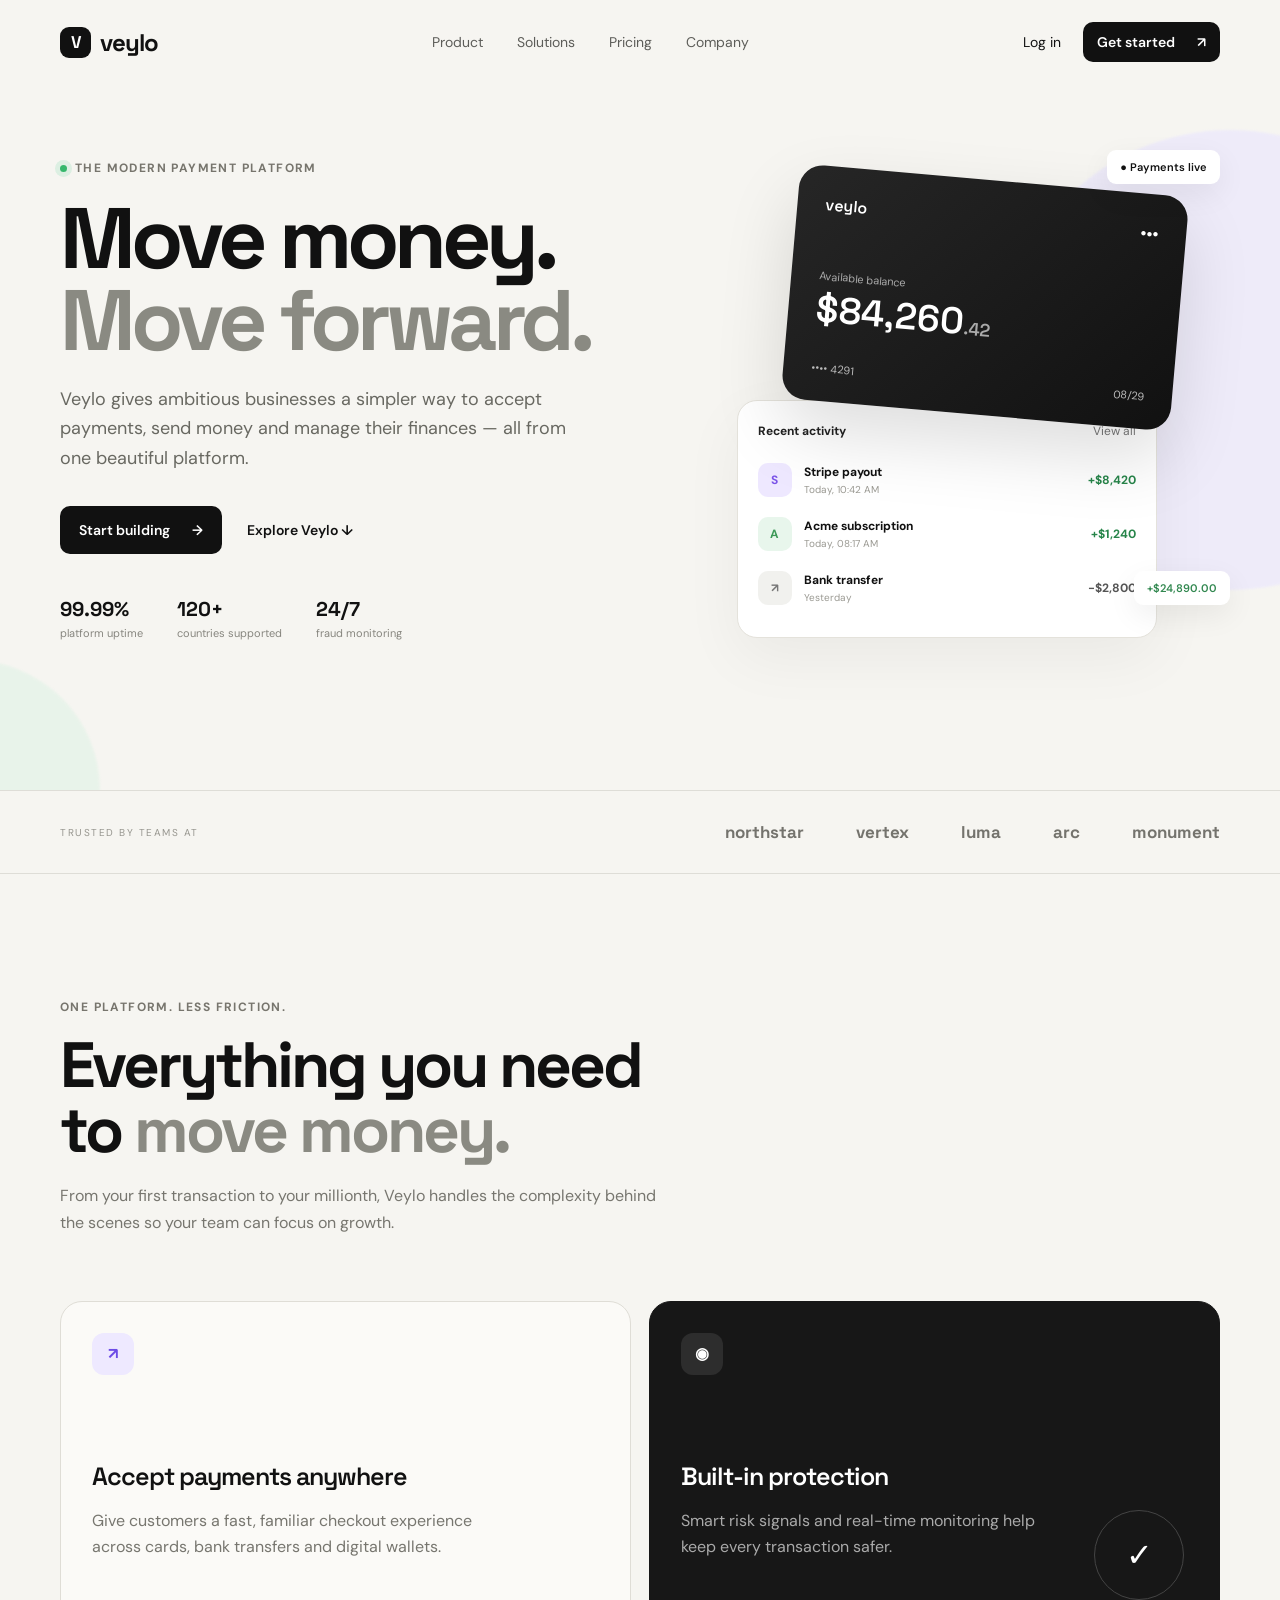
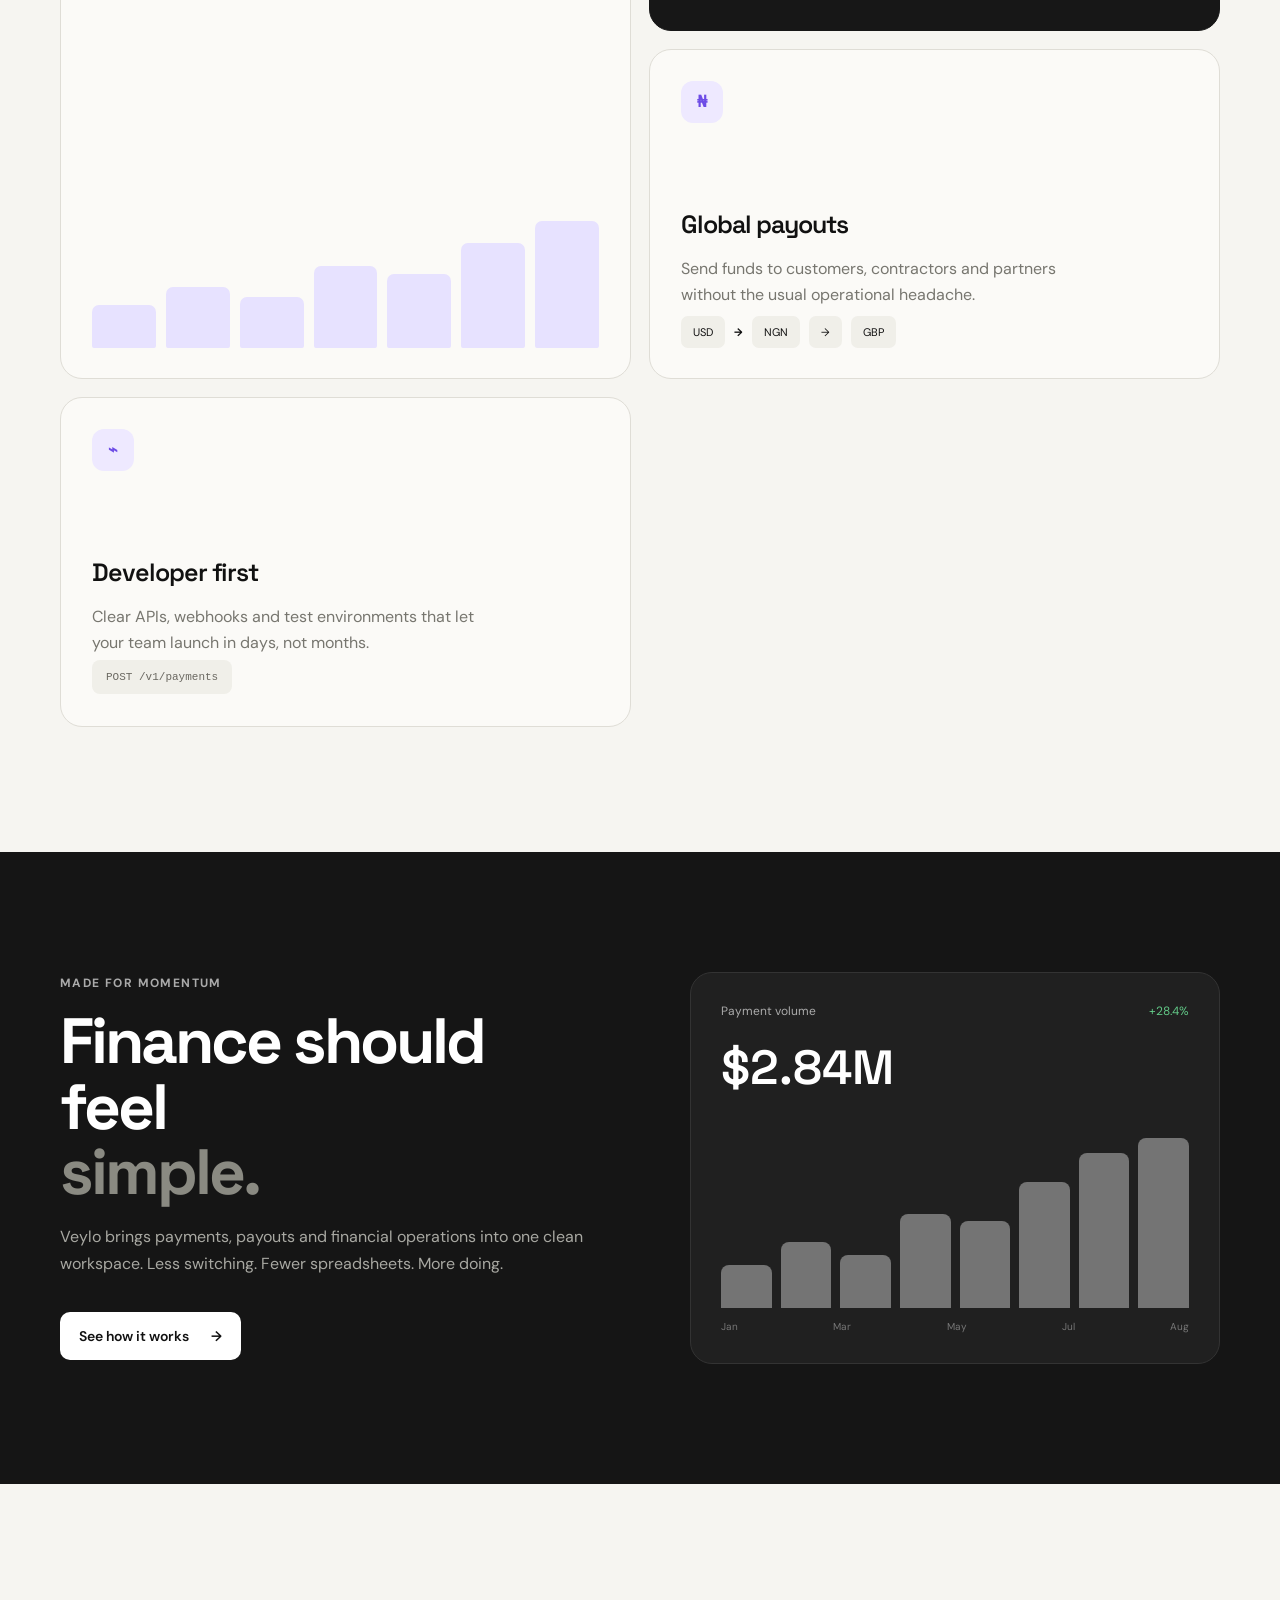
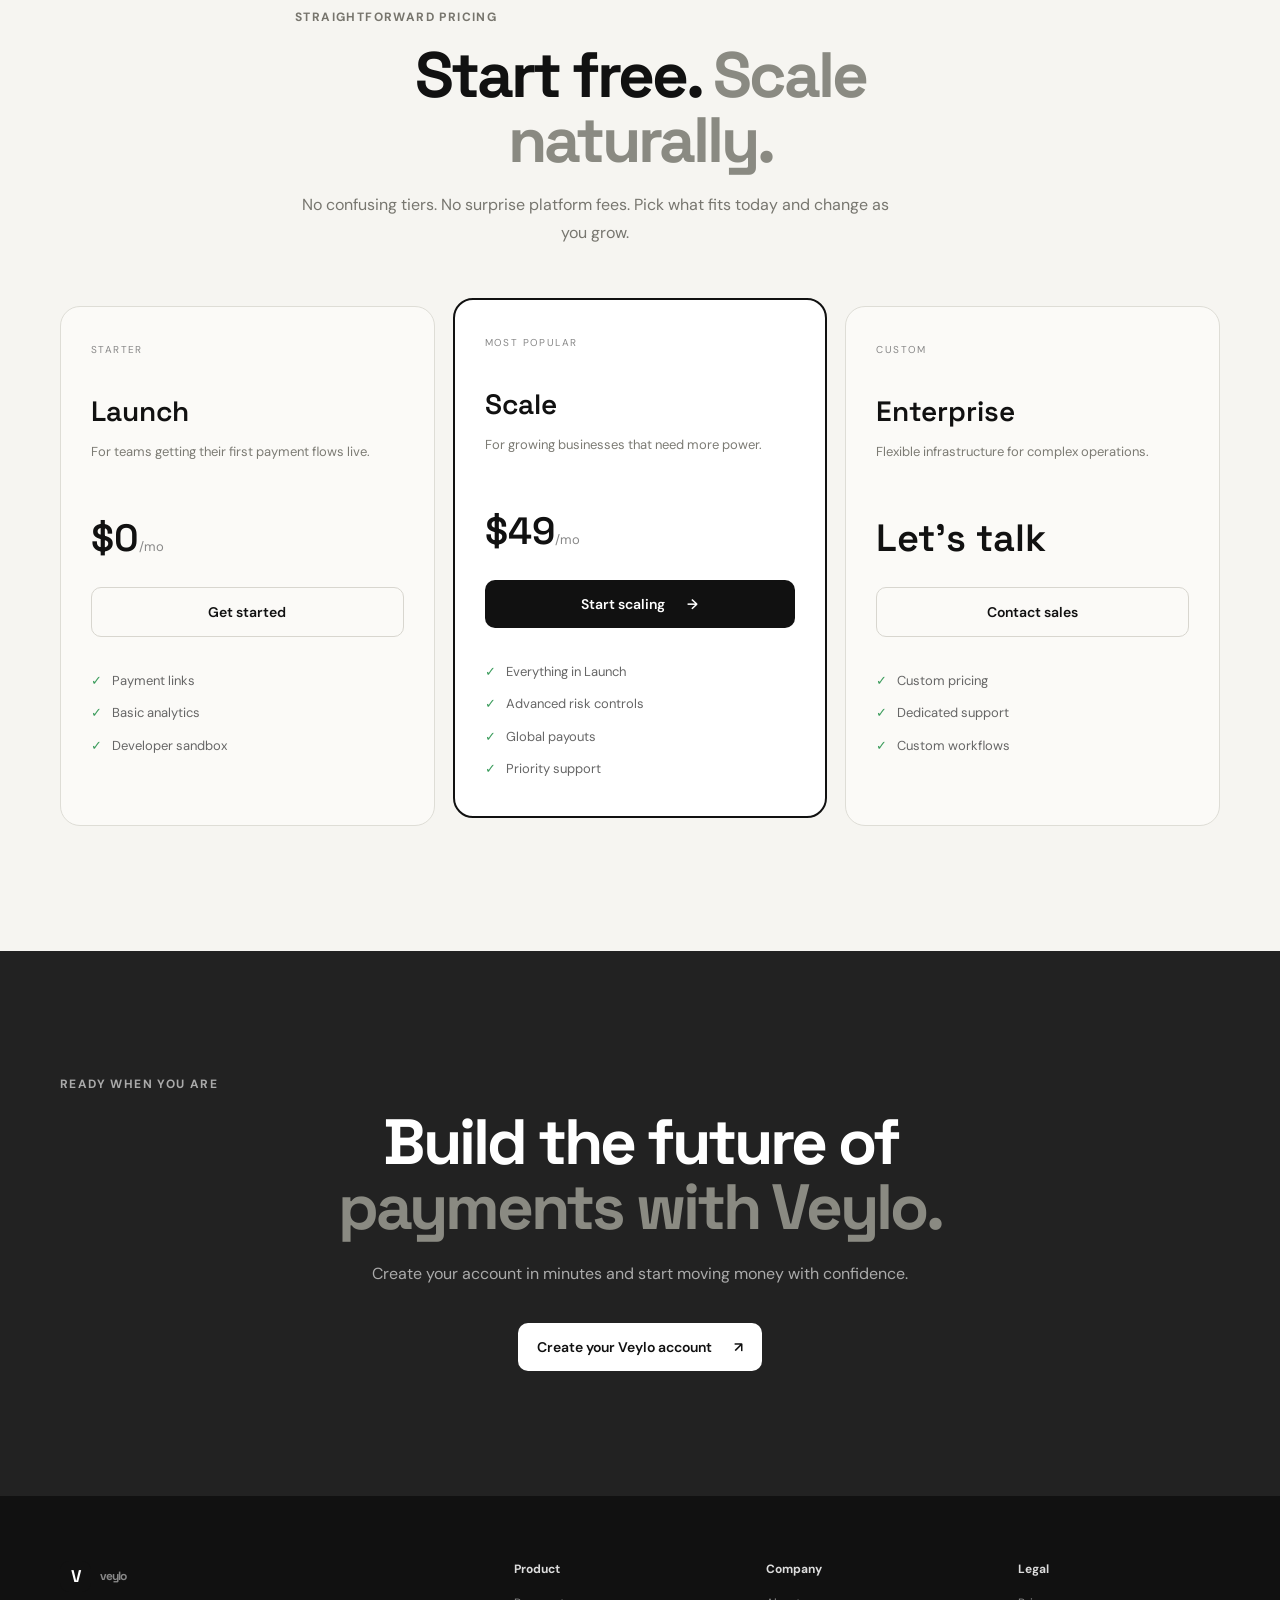
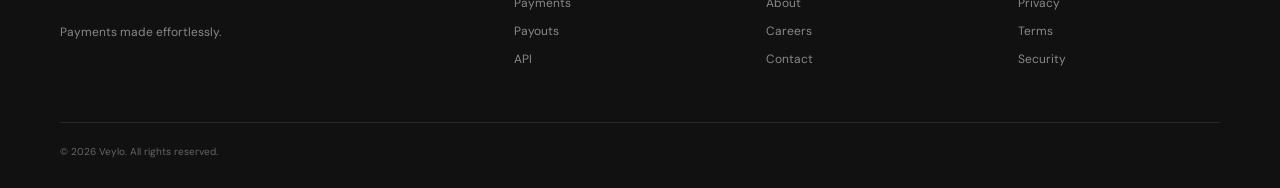
==== index.html @ 4648d7dc "Add files via upload" ====
<!doctype html>
<html lang="en">
<head>
  <meta charset="utf-8">
  <meta name="viewport" content="width=device-width, initial-scale=1">
  <meta name="description" content="Veylo — simple, fast and secure payments for modern businesses.">
  <title>Veylo — Payments made effortlessly</title>
  <link rel="preconnect" href="https://fonts.googleapis.com">
  <link rel="preconnect" href="https://fonts.gstatic.com" crossorigin>
  <link href="https://fonts.googleapis.com/css2?family=DM+Sans:wght@400;500;600;700&family=Space+Grotesk:wght@500;600;700&display=swap" rel="stylesheet">
  <link rel="stylesheet" href="styles.css">
</head>
<body>
  <header class="nav-wrap">
    <nav class="nav container">
      <a class="brand" href="#top" aria-label="Veylo home">
        <span class="brand-mark">V</span><span>veylo</span>
      </a>
      <div class="nav-links">
        <a href="#product">Product</a>
        <a href="#solutions">Solutions</a>
        <a href="#pricing">Pricing</a>
        <a href="#company">Company</a>
      </div>
      <div class="nav-actions">
        <a class="login" href="#">Log in</a>
        <a class="btn btn-dark small" href="#start">Get started <span>↗</span></a>
      </div>
      <button class="menu" aria-label="Open menu">☰</button>
    </nav>
  </header>

  <main id="top">
    <section class="hero">
      <div class="orb orb-a"></div>
      <div class="orb orb-b"></div>
      <div class="container hero-grid">
        <div class="hero-copy">
          <div class="eyebrow"><span class="pulse"></span> The modern payment platform</div>
          <h1>Move money.<br><em>Move forward.</em></h1>
          <p>Veylo gives ambitious businesses a simpler way to accept payments, send money and manage their finances — all from one beautiful platform.</p>
          <div class="hero-actions">
            <a class="btn btn-dark" href="#start">Start building <span>→</span></a>
            <a class="text-btn" href="#product">Explore Veylo <span>↓</span></a>
          </div>
          <div class="trust-row">
            <div><strong>99.99%</strong><span>platform uptime</span></div>
            <div><strong>120+</strong><span>countries supported</span></div>
            <div><strong>24/7</strong><span>fraud monitoring</span></div>
          </div>
        </div>

        <div class="hero-card-wrap">
          <div class="float-chip chip-one">● Payments live</div>
          <div class="float-chip chip-two">+$24,890.00</div>
          <div class="payment-card">
            <div class="card-top"><span>veylo</span><span>•••</span></div>
            <div class="balance-label">Available balance</div>
            <div class="balance">$84,260<span>.42</span></div>
            <div class="card-bottom"><span>•••• 4291</span><span>08/29</span></div>
          </div>
          <div class="activity">
            <div class="activity-head"><span>Recent activity</span><a href="#">View all</a></div>
            <div class="activity-row"><div class="icon purple">S</div><div><b>Stripe payout</b><small>Today, 10:42 AM</small></div><strong>+$8,420</strong></div>
            <div class="activity-row"><div class="icon green">A</div><div><b>Acme subscription</b><small>Today, 08:17 AM</small></div><strong>+$1,240</strong></div>
            <div class="activity-row"><div class="icon gray">↗</div><div><b>Bank transfer</b><small>Yesterday</small></div><strong class="out">−$2,800</strong></div>
          </div>
        </div>
      </div>
    </section>

    <section class="logo-strip">
      <div class="container">
        <span>TRUSTED BY TEAMS AT</span>
        <div class="logos"><b>northstar</b><b>vertex</b><b>luma</b><b>arc</b><b>monument</b></div>
      </div>
    </section>

    <section class="section" id="product">
      <div class="container">
        <div class="section-intro">
          <div class="eyebrow">One platform. Less friction.</div>
          <h2>Everything you need<br>to <em>move money.</em></h2>
          <p>From your first transaction to your millionth, Veylo handles the complexity behind the scenes so your team can focus on growth.</p>
        </div>
        <div class="feature-grid">
          <article class="feature feature-large">
            <div class="feature-icon">↗</div>
            <h3>Accept payments anywhere</h3>
            <p>Give customers a fast, familiar checkout experience across cards, bank transfers and digital wallets.</p>
            <div class="mini-chart"><span style="height:32%"></span><span style="height:45%"></span><span style="height:38%"></span><span style="height:61%"></span><span style="height:55%"></span><span style="height:78%"></span><span style="height:94%"></span></div>
          </article>
          <article class="feature dark-feature">
            <div class="feature-icon">◉</div>
            <h3>Built-in protection</h3>
            <p>Smart risk signals and real-time monitoring help keep every transaction safer.</p>
            <div class="shield">✓</div>
          </article>
          <article class="feature">
            <div class="feature-icon">₦</div>
            <h3>Global payouts</h3>
            <p>Send funds to customers, contractors and partners without the usual operational headache.</p>
            <div class="currency-row"><span>USD</span><b>→</b><span>NGN</span><span>→</span><span>GBP</span></div>
          </article>
          <article class="feature">
            <div class="feature-icon">⌁</div>
            <h3>Developer first</h3>
            <p>Clear APIs, webhooks and test environments that let your team launch in days, not months.</p>
            <code>POST /v1/payments</code>
          </article>
        </div>
      </div>
    </section>

    <section class="dark-section" id="solutions">
      <div class="container split">
        <div>
          <div class="eyebrow light">Made for momentum</div>
          <h2>Finance should feel<br><em>simple.</em></h2>
          <p>Veylo brings payments, payouts and financial operations into one clean workspace. Less switching. Fewer spreadsheets. More doing.</p>
          <a class="btn btn-light" href="#start">See how it works <span>→</span></a>
        </div>
        <div class="metric-card">
          <div class="metric-top"><span>Payment volume</span><span class="positive">+28.4%</span></div>
          <strong>$2.84M</strong>
          <div class="line-chart"><i></i><i></i><i></i><i></i><i></i><i></i><i></i><i></i></div>
          <div class="months"><span>Jan</span><span>Mar</span><span>May</span><span>Jul</span><span>Aug</span></div>
        </div>
      </div>
    </section>

    <section class="section pricing" id="pricing">
      <div class="container">
        <div class="section-intro centered">
          <div class="eyebrow">Straightforward pricing</div>
          <h2>Start free. <em>Scale naturally.</em></h2>
          <p>No confusing tiers. No surprise platform fees. Pick what fits today and change as you grow.</p>
        </div>
        <div class="price-grid">
          <article class="price-card"><span class="tag">STARTER</span><h3>Launch</h3><p>For teams getting their first payment flows live.</p><div class="price">$0<span>/mo</span></div><a class="btn btn-outline" href="#start">Get started</a><ul><li>Payment links</li><li>Basic analytics</li><li>Developer sandbox</li></ul></article>
          <article class="price-card featured"><span class="tag">MOST POPULAR</span><h3>Scale</h3><p>For growing businesses that need more power.</p><div class="price">$49<span>/mo</span></div><a class="btn btn-dark" href="#start">Start scaling <span>→</span></a><ul><li>Everything in Launch</li><li>Advanced risk controls</li><li>Global payouts</li><li>Priority support</li></ul></article>
          <article class="price-card"><span class="tag">CUSTOM</span><h3>Enterprise</h3><p>Flexible infrastructure for complex operations.</p><div class="price">Let's talk</div><a class="btn btn-outline" href="#start">Contact sales</a><ul><li>Custom pricing</li><li>Dedicated support</li><li>Custom workflows</li></ul></article>
        </div>
      </div>
    </section>

    <section class="cta" id="start">
      <div class="container cta-inner">
        <div class="eyebrow light">Ready when you are</div>
        <h2>Build the future of<br><em>payments with Veylo.</em></h2>
        <p>Create your account in minutes and start moving money with confidence.</p>
        <a class="btn btn-light" href="mailto:hello@veylo.example">Create your Veylo account <span>↗</span></a>
      </div>
    </section>
  </main>

  <footer id="company">
    <div class="container footer-grid">
      <div><a class="brand" href="#top"><span class="brand-mark">V</span><span>veylo</span></a><p>Payments made effortlessly.</p></div>
      <div><b>Product</b><a href="#product">Payments</a><a href="#product">Payouts</a><a href="#product">API</a></div>
      <div><b>Company</b><a href="#company">About</a><a href="#company">Careers</a><a href="#company">Contact</a></div>
      <div><b>Legal</b><a href="#">Privacy</a><a href="#">Terms</a><a href="#">Security</a></div>
    </div>
    <div class="container copyright">© 2026 Veylo. All rights reserved.</div>
  </footer>
  <script src="script.js"></script>
</body>
</html>
---- styles.css ----
*{box-sizing:border-box}html{scroll-behavior:smooth}body{margin:0;background:#f6f5f1;color:#111;font-family:"DM Sans",sans-serif}a{text-decoration:none;color:inherit}.container{width:min(1160px,calc(100% - 40px));margin:auto}.nav-wrap{position:absolute;top:0;left:0;width:100%;z-index:10}.nav{height:84px;display:flex;align-items:center;justify-content:space-between}.brand{display:flex;align-items:center;gap:9px;font:700 24px "Space Grotesk";letter-spacing:-1px}.brand-mark{display:grid;place-items:center;width:31px;height:31px;border-radius:9px;background:#111;color:#fff;font-size:17px}.nav-links{display:flex;gap:34px;font-size:14px;color:#5d5d59}.nav-actions{display:flex;align-items:center;gap:22px;font-size:14px}.btn{display:inline-flex;align-items:center;gap:22px;border-radius:10px;padding:15px 19px;font-weight:600;font-size:14px}.btn-dark{background:#111;color:#fff}.btn-dark:hover{background:#2c2c2c}.btn-light{background:#fff;color:#111}.btn-outline{border:1px solid #d8d6cf}.small{padding:11px 14px}.menu{display:none;background:none;border:0;font-size:22px}.hero{min-height:790px;padding:150px 0 85px;overflow:hidden;position:relative}.hero-grid{display:grid;grid-template-columns:1.04fr .96fr;gap:80px;align-items:center}.eyebrow{font-size:12px;letter-spacing:1.4px;text-transform:uppercase;font-weight:700;color:#77756d;display:flex;align-items:center;gap:8px}.eyebrow.light{color:#aaa}.pulse{width:7px;height:7px;background:#36b76c;border-radius:50%;box-shadow:0 0 0 5px #dcefe2}.hero h1{font:700 clamp(55px,6.7vw,88px)/.96 "Space Grotesk";letter-spacing:-5px;margin:22px 0}.hero h1 em,.section h2 em,.dark-section h2 em,.cta h2 em{font-style:normal;color:#8a8a82}.hero-copy>p{max-width:535px;font-size:18px;line-height:1.65;color:#686861}.hero-actions{display:flex;align-items:center;gap:25px;margin:32px 0 42px}.text-btn{font-weight:600;font-size:14px}.trust-row{display:flex;gap:34px}.trust-row div{display:flex;flex-direction:column;gap:4px}.trust-row strong{font:700 20px "Space Grotesk"}.trust-row span{font-size:11px;color:#87867f}.hero-card-wrap{position:relative;min-height:500px}.payment-card{position:absolute;top:30px;right:40px;width:390px;height:235px;border-radius:24px;padding:28px;background:linear-gradient(135deg,#262626,#111);color:#fff;box-shadow:0 30px 70px #0002;transform:rotate(5deg);z-index:2}.card-top,.card-bottom{display:flex;justify-content:space-between}.card-top{font:600 16px "Space Grotesk"}.balance-label{margin-top:54px;color:#aaa;font-size:11px}.balance{font:600 37px "Space Grotesk";margin-top:3px}.balance span{font-size:18px;color:#aaa}.card-bottom{position:absolute;bottom:26px;left:28px;right:28px;font-size:11px;color:#bbb}.activity{position:absolute;left:35px;bottom:12px;width:420px;background:#fff;border:1px solid #e4e2db;border-radius:20px;padding:22px 20px;box-shadow:0 20px 60px #0000000d}.activity-head{display:flex;justify-content:space-between;font-size:12px;color:#777;margin-bottom:14px}.activity-head span{font-weight:700;color:#222}.activity-row{display:grid;grid-template-columns:35px 1fr auto;gap:11px;align-items:center;padding:10px 0}.icon{width:34px;height:34px;border-radius:10px;display:grid;place-items:center;font-weight:700;font-size:12px}.purple{background:#eee8ff;color:#7b54e8}.green{background:#e8f6ec;color:#3d9a58}.gray{background:#f1f1ee;color:#777}.activity-row b{display:block;font-size:12px}.activity-row small{display:block;color:#9a9992;font-size:10px;margin-top:3px}.activity-row strong{font-size:12px;color:#27854a}.activity-row .out{color:#555}.float-chip{position:absolute;background:#fff;padding:10px 13px;border-radius:9px;box-shadow:0 10px 30px #0001;font-size:11px;font-weight:600;z-index:3}.chip-one{top:0;right:0}.chip-two{bottom:45px;right:-10px;color:#328850}.orb{position:absolute;border-radius:50%;filter:blur(1px);opacity:.6}.orb-a{width:460px;height:460px;background:#e9e5ff;right:-180px;top:130px}.orb-b{width:260px;height:260px;background:#e0f2e6;left:-160px;bottom:-130px}.logo-strip{border-top:1px solid #deddd7;border-bottom:1px solid #deddd7;padding:30px 0}.logo-strip .container{display:flex;align-items:center;justify-content:space-between;gap:30px}.logo-strip span{font-size:10px;letter-spacing:1.5px;color:#96958e}.logos{display:flex;gap:52px;color:#74736d;font:600 17px "Space Grotesk"}.section{padding:125px 0}.section-intro{max-width:690px}.section-intro.centered{text-align:center;margin:0 auto 60px}.section h2,.dark-section h2,.cta h2{font:700 clamp(42px,5vw,64px)/1.02 "Space Grotesk";letter-spacing:-3px;margin:18px 0}.section-intro>p,.dark-section p,.cta p{color:#77766f;line-height:1.7;font-size:16px;max-width:600px}.feature-grid{margin-top:65px;display:grid;grid-template-columns:1fr 1fr;gap:18px}.feature{min-height:330px;border:1px solid #dfddd6;border-radius:22px;padding:31px;position:relative;overflow:hidden;background:#fbfaf7}.feature-large{grid-row:span 2;min-height:678px}.feature-icon{width:42px;height:42px;border-radius:12px;background:#eee9ff;display:grid;place-items:center;color:#6d4ce6;font-weight:700}.feature h3{font:600 25px "Space Grotesk";margin:85px 0 10px;letter-spacing:-1px}.feature p{color:#77766f;line-height:1.6;max-width:390px}.dark-feature{background:#171717;color:#fff;border-color:#171717}.dark-feature p{color:#aaa}.dark-feature .feature-icon{background:#2d2d2d;color:#fff}.shield{position:absolute;right:35px;bottom:30px;width:90px;height:90px;border-radius:50%;border:1px solid #444;display:grid;place-items:center;font-size:32px}.mini-chart{position:absolute;left:31px;right:31px;bottom:30px;height:135px;display:flex;align-items:end;gap:10px}.mini-chart span{flex:1;border-radius:7px 7px 2px 2px;background:#e7e2ff}.currency-row{position:absolute;bottom:30px;left:31px;display:flex;gap:9px;align-items:center;font-size:11px}.currency-row span{padding:9px 12px;background:#f0efe9;border-radius:7px}.feature code{position:absolute;bottom:32px;left:31px;background:#f0efe9;padding:11px 14px;border-radius:8px;font-size:11px;color:#6a6861}.dark-section{background:#151515;color:#fff;padding:120px 0}.split{display:grid;grid-template-columns:1fr 1fr;gap:100px;align-items:center}.dark-section p{color:#a8a8a2;margin-bottom:35px}.metric-card{background:#202020;border:1px solid #333;border-radius:22px;padding:30px}.metric-top{display:flex;justify-content:space-between;color:#aaa;font-size:12px}.positive{color:#62c987}.metric-card>strong{display:block;font:600 48px "Space Grotesk";margin:18px 0 40px}.line-chart{height:170px;display:flex;align-items:flex-end;gap:9px}.line-chart i{flex:1;border-radius:8px 8px 0 0;background:#747474}.line-chart i:nth-child(1){height:25%}.line-chart i:nth-child(2){height:39%}.line-chart i:nth-child(3){height:31%}.line-chart i:nth-child(4){height:55%}.line-chart i:nth-child(5){height:51%}.line-chart i:nth-child(6){height:74%}.line-chart i:nth-child(7){height:91%}.line-chart i:nth-child(8){height:100%}.months{display:flex;justify-content:space-between;color:#777;font-size:10px;margin-top:12px}.pricing{background:#f6f5f1}.price-grid{display:grid;grid-template-columns:repeat(3,1fr);gap:18px}.price-card{background:#fbfaf7;border:1px solid #deddd6;border-radius:20px;padding:30px;min-height:460px}.price-card.featured{background:#fff;border:2px solid #111;transform:translateY(-8px)}.tag{font-size:10px;letter-spacing:1.4px;color:#888}.price-card h3{font:600 28px "Space Grotesk";margin:35px 0 10px}.price-card p{color:#7c7b74;font-size:13px;line-height:1.5;min-height:42px}.price{font:600 38px "Space Grotesk";margin:30px 0 25px}.price span{font:400 13px "DM Sans";color:#888}.price-card .btn{width:100%;justify-content:center}.price-card ul{list-style:none;padding:0;margin:28px 0 0;color:#666;font-size:13px;line-height:2.5}.price-card li:before{content:"✓";color:#3b9c5c;margin-right:10px}.cta{padding:125px 0;background:#222}.cta-inner{text-align:center;color:#fff}.cta p{margin:0 auto 35px;color:#aaa}.cta h2{margin-bottom:20px}footer{padding:65px 0 30px;background:#111;color:#fff}.footer-grid{display:grid;grid-template-columns:2fr repeat(3,1fr);gap:50px;padding-bottom:55px}.footer-grid>div{display:flex;flex-direction:column;gap:12px}.footer-grid .brand{margin-bottom:8px}.footer-grid p,.footer-grid a{color:#888;font-size:12px}.footer-grid b{font-size:12px;color:#ddd;margin-bottom:6px}.copyright{border-top:1px solid #292929;padding-top:22px;color:#666;font-size:10px}@media(max-width:900px){.nav-links,.nav-actions{display:none}.menu{display:block}.hero{padding-top:120px}.hero-grid,.split{grid-template-columns:1fr;gap:50px}.hero{min-height:auto}.hero-card-wrap{min-height:520px}.logo-strip .container{flex-direction:column;align-items:flex-start}.logos{flex-wrap:wrap;gap:20px 30px}.feature-grid{grid-template-columns:1fr}.feature-large{grid-row:auto;min-height:500px}.price-grid{grid-template-columns:1fr}.price-card.featured{transform:none}.footer-grid{grid-template-columns:1fr 1fr}.payment-card{right:0}.activity{left:0;bottom:0}}@media(max-width:560px){.container{width:min(100% - 28px,1160px)}.hero h1{letter-spacing:-3px}.hero-card-wrap{min-height:440px}.payment-card{width:290px;height:190px;padding:21px;border-radius:18px}.balance-label{margin-top:35px}.balance{font-size:28px}.card-bottom{left:21px;right:21px;bottom:20px}.activity{width:310px;padding:16px}.chip-one{right:5px}.chip-two{right:0}.trust-row{gap:18px}.trust-row strong{font-size:16px}.feature{min-height:300px}.feature h3{margin-top:55px}.footer-grid{grid-template-columns:1fr 1fr}.logos{font-size:14px}.hero-actions{flex-wrap:wrap}}
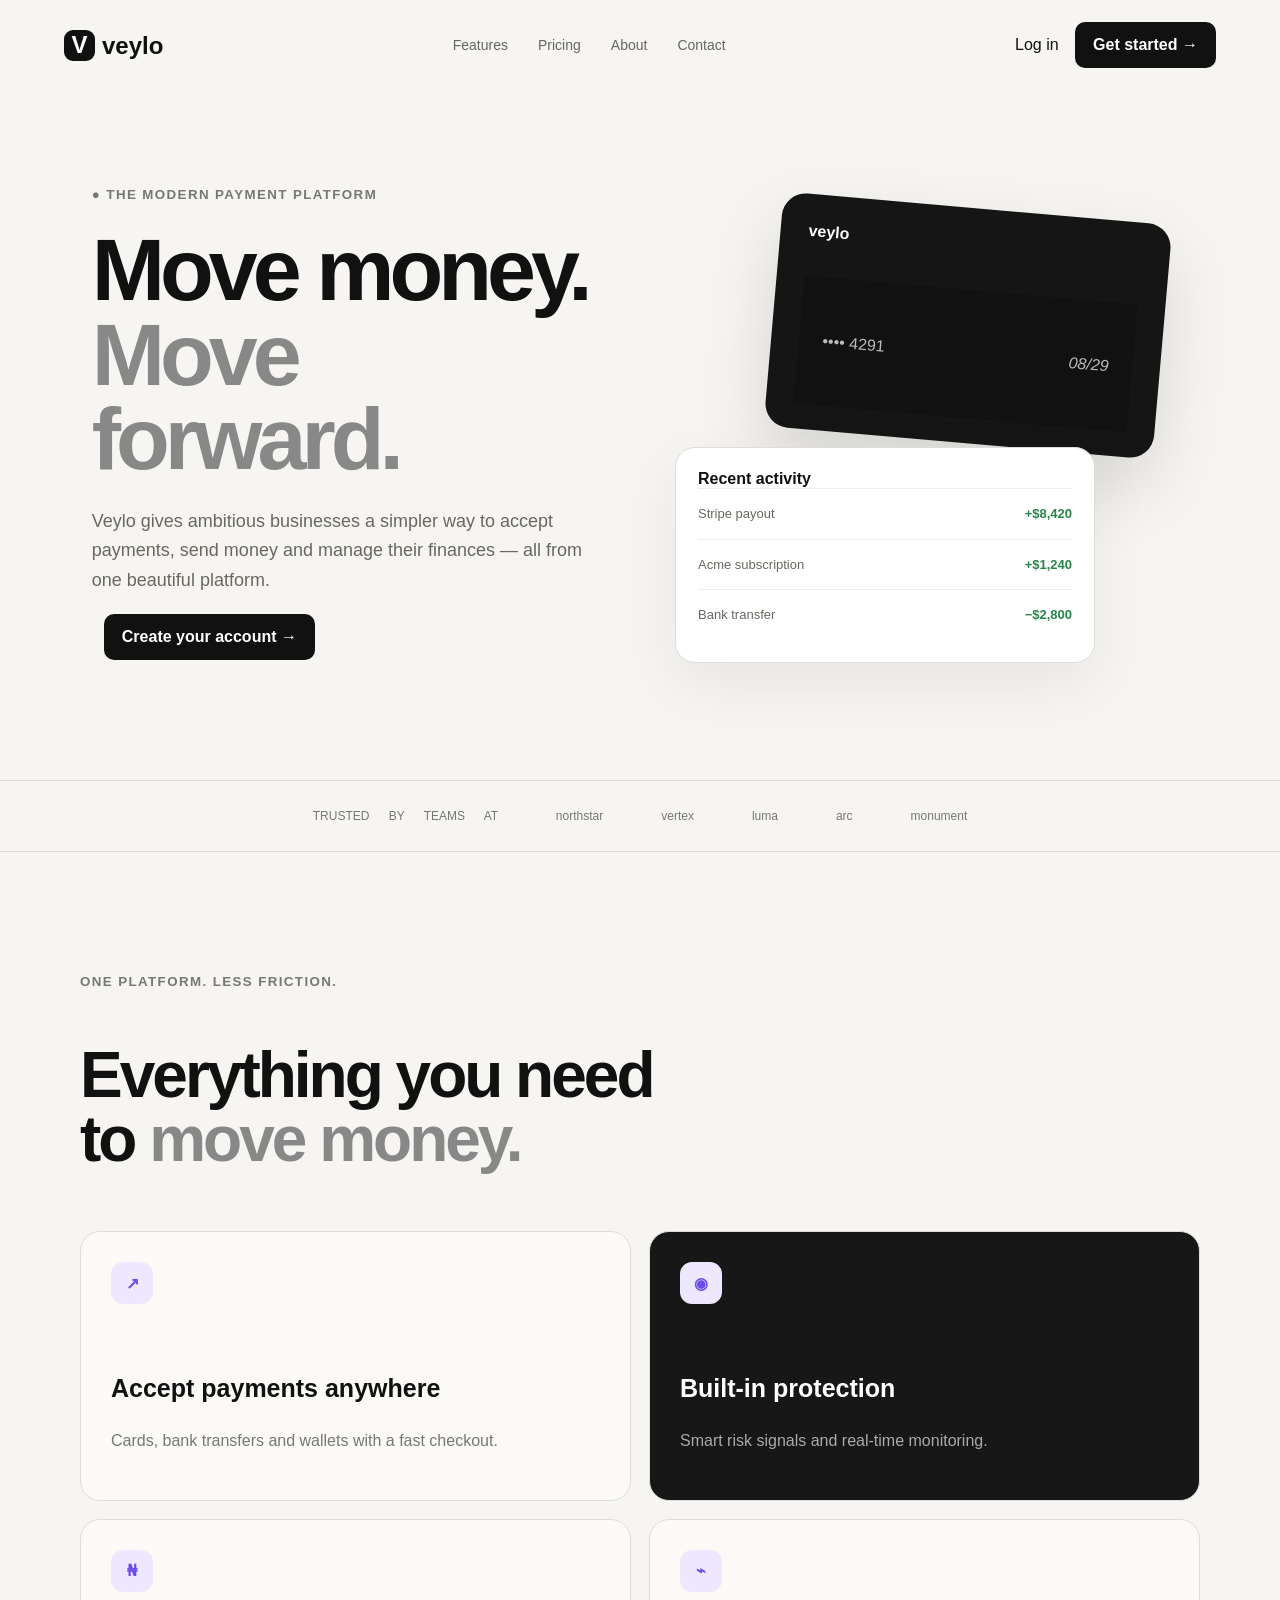
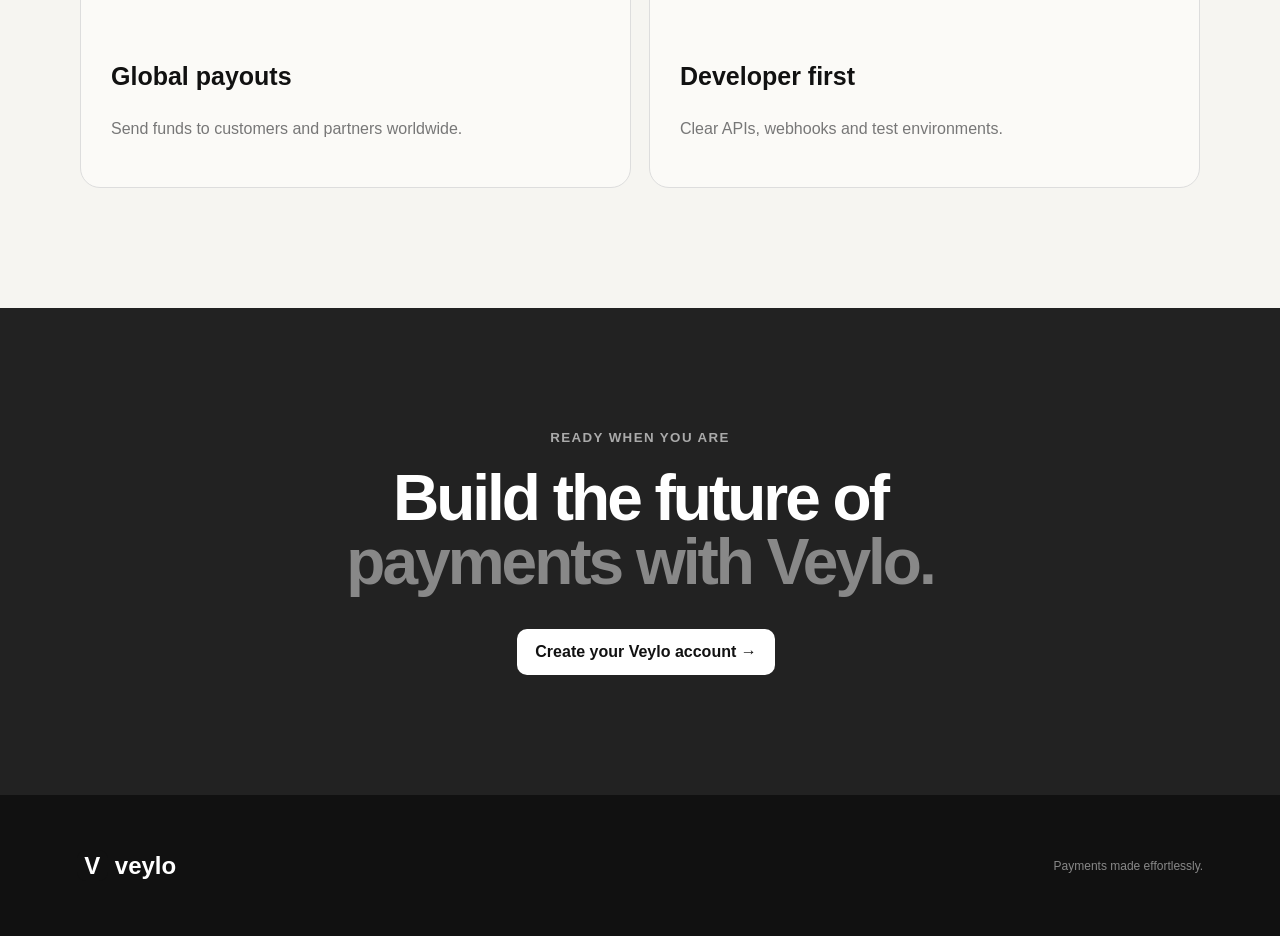
==== commit 091ad1d7: "Add files via upload" ====
--- a/index.html
+++ b/index.html
@@ -1,168 +1 @@
-<!doctype html>
-<html lang="en">
-<head>
-  <meta charset="utf-8">
-  <meta name="viewport" content="width=device-width, initial-scale=1">
-  <meta name="description" content="Veylo — simple, fast and secure payments for modern businesses.">
-  <title>Veylo — Payments made effortlessly</title>
-  <link rel="preconnect" href="https://fonts.googleapis.com">
-  <link rel="preconnect" href="https://fonts.gstatic.com" crossorigin>
-  <link href="https://fonts.googleapis.com/css2?family=DM+Sans:wght@400;500;600;700&family=Space+Grotesk:wght@500;600;700&display=swap" rel="stylesheet">
-  <link rel="stylesheet" href="styles.css">
-</head>
-<body>
-  <header class="nav-wrap">
-    <nav class="nav container">
-      <a class="brand" href="#top" aria-label="Veylo home">
-        <span class="brand-mark">V</span><span>veylo</span>
-      </a>
-      <div class="nav-links">
-        <a href="#product">Product</a>
-        <a href="#solutions">Solutions</a>
-        <a href="#pricing">Pricing</a>
-        <a href="#company">Company</a>
-      </div>
-      <div class="nav-actions">
-        <a class="login" href="#">Log in</a>
-        <a class="btn btn-dark small" href="#start">Get started <span>↗</span></a>
-      </div>
-      <button class="menu" aria-label="Open menu">☰</button>
-    </nav>
-  </header>
-
-  <main id="top">
-    <section class="hero">
-      <div class="orb orb-a"></div>
-      <div class="orb orb-b"></div>
-      <div class="container hero-grid">
-        <div class="hero-copy">
-          <div class="eyebrow"><span class="pulse"></span> The modern payment platform</div>
-          <h1>Move money.<br><em>Move forward.</em></h1>
-          <p>Veylo gives ambitious businesses a simpler way to accept payments, send money and manage their finances — all from one beautiful platform.</p>
-          <div class="hero-actions">
-            <a class="btn btn-dark" href="#start">Start building <span>→</span></a>
-            <a class="text-btn" href="#product">Explore Veylo <span>↓</span></a>
-          </div>
-          <div class="trust-row">
-            <div><strong>99.99%</strong><span>platform uptime</span></div>
-            <div><strong>120+</strong><span>countries supported</span></div>
-            <div><strong>24/7</strong><span>fraud monitoring</span></div>
-          </div>
-        </div>
-
-        <div class="hero-card-wrap">
-          <div class="float-chip chip-one">● Payments live</div>
-          <div class="float-chip chip-two">+$24,890.00</div>
-          <div class="payment-card">
-            <div class="card-top"><span>veylo</span><span>•••</span></div>
-            <div class="balance-label">Available balance</div>
-            <div class="balance">$84,260<span>.42</span></div>
-            <div class="card-bottom"><span>•••• 4291</span><span>08/29</span></div>
-          </div>
-          <div class="activity">
-            <div class="activity-head"><span>Recent activity</span><a href="#">View all</a></div>
-            <div class="activity-row"><div class="icon purple">S</div><div><b>Stripe payout</b><small>Today, 10:42 AM</small></div><strong>+$8,420</strong></div>
-            <div class="activity-row"><div class="icon green">A</div><div><b>Acme subscription</b><small>Today, 08:17 AM</small></div><strong>+$1,240</strong></div>
-            <div class="activity-row"><div class="icon gray">↗</div><div><b>Bank transfer</b><small>Yesterday</small></div><strong class="out">−$2,800</strong></div>
-          </div>
-        </div>
-      </div>
-    </section>
-
-    <section class="logo-strip">
-      <div class="container">
-        <span>TRUSTED BY TEAMS AT</span>
-        <div class="logos"><b>northstar</b><b>vertex</b><b>luma</b><b>arc</b><b>monument</b></div>
-      </div>
-    </section>
-
-    <section class="section" id="product">
-      <div class="container">
-        <div class="section-intro">
-          <div class="eyebrow">One platform. Less friction.</div>
-          <h2>Everything you need<br>to <em>move money.</em></h2>
-          <p>From your first transaction to your millionth, Veylo handles the complexity behind the scenes so your team can focus on growth.</p>
-        </div>
-        <div class="feature-grid">
-          <article class="feature feature-large">
-            <div class="feature-icon">↗</div>
-            <h3>Accept payments anywhere</h3>
-            <p>Give customers a fast, familiar checkout experience across cards, bank transfers and digital wallets.</p>
-            <div class="mini-chart"><span style="height:32%"></span><span style="height:45%"></span><span style="height:38%"></span><span style="height:61%"></span><span style="height:55%"></span><span style="height:78%"></span><span style="height:94%"></span></div>
-          </article>
-          <article class="feature dark-feature">
-            <div class="feature-icon">◉</div>
-            <h3>Built-in protection</h3>
-            <p>Smart risk signals and real-time monitoring help keep every transaction safer.</p>
-            <div class="shield">✓</div>
-          </article>
-          <article class="feature">
-            <div class="feature-icon">₦</div>
-            <h3>Global payouts</h3>
-            <p>Send funds to customers, contractors and partners without the usual operational headache.</p>
-            <div class="currency-row"><span>USD</span><b>→</b><span>NGN</span><span>→</span><span>GBP</span></div>
-          </article>
-          <article class="feature">
-            <div class="feature-icon">⌁</div>
-            <h3>Developer first</h3>
-            <p>Clear APIs, webhooks and test environments that let your team launch in days, not months.</p>
-            <code>POST /v1/payments</code>
-          </article>
-        </div>
-      </div>
-    </section>
-
-    <section class="dark-section" id="solutions">
-      <div class="container split">
-        <div>
-          <div class="eyebrow light">Made for momentum</div>
-          <h2>Finance should feel<br><em>simple.</em></h2>
-          <p>Veylo brings payments, payouts and financial operations into one clean workspace. Less switching. Fewer spreadsheets. More doing.</p>
-          <a class="btn btn-light" href="#start">See how it works <span>→</span></a>
-        </div>
-        <div class="metric-card">
-          <div class="metric-top"><span>Payment volume</span><span class="positive">+28.4%</span></div>
-          <strong>$2.84M</strong>
-          <div class="line-chart"><i></i><i></i><i></i><i></i><i></i><i></i><i></i><i></i></div>
-          <div class="months"><span>Jan</span><span>Mar</span><span>May</span><span>Jul</span><span>Aug</span></div>
-        </div>
-      </div>
-    </section>
-
-    <section class="section pricing" id="pricing">
-      <div class="container">
-        <div class="section-intro centered">
-          <div class="eyebrow">Straightforward pricing</div>
-          <h2>Start free. <em>Scale naturally.</em></h2>
-          <p>No confusing tiers. No surprise platform fees. Pick what fits today and change as you grow.</p>
-        </div>
-        <div class="price-grid">
-          <article class="price-card"><span class="tag">STARTER</span><h3>Launch</h3><p>For teams getting their first payment flows live.</p><div class="price">$0<span>/mo</span></div><a class="btn btn-outline" href="#start">Get started</a><ul><li>Payment links</li><li>Basic analytics</li><li>Developer sandbox</li></ul></article>
-          <article class="price-card featured"><span class="tag">MOST POPULAR</span><h3>Scale</h3><p>For growing businesses that need more power.</p><div class="price">$49<span>/mo</span></div><a class="btn btn-dark" href="#start">Start scaling <span>→</span></a><ul><li>Everything in Launch</li><li>Advanced risk controls</li><li>Global payouts</li><li>Priority support</li></ul></article>
-          <article class="price-card"><span class="tag">CUSTOM</span><h3>Enterprise</h3><p>Flexible infrastructure for complex operations.</p><div class="price">Let's talk</div><a class="btn btn-outline" href="#start">Contact sales</a><ul><li>Custom pricing</li><li>Dedicated support</li><li>Custom workflows</li></ul></article>
-        </div>
-      </div>
-    </section>
-
-    <section class="cta" id="start">
-      <div class="container cta-inner">
-        <div class="eyebrow light">Ready when you are</div>
-        <h2>Build the future of<br><em>payments with Veylo.</em></h2>
-        <p>Create your account in minutes and start moving money with confidence.</p>
-        <a class="btn btn-light" href="mailto:hello@veylo.example">Create your Veylo account <span>↗</span></a>
-      </div>
-    </section>
-  </main>
-
-  <footer id="company">
-    <div class="container footer-grid">
-      <div><a class="brand" href="#top"><span class="brand-mark">V</span><span>veylo</span></a><p>Payments made effortlessly.</p></div>
-      <div><b>Product</b><a href="#product">Payments</a><a href="#product">Payouts</a><a href="#product">API</a></div>
-      <div><b>Company</b><a href="#company">About</a><a href="#company">Careers</a><a href="#company">Contact</a></div>
-      <div><b>Legal</b><a href="#">Privacy</a><a href="#">Terms</a><a href="#">Security</a></div>
-    </div>
-    <div class="container copyright">© 2026 Veylo. All rights reserved.</div>
-  </footer>
-  <script src="script.js"></script>
-</body>
-</html>+<!doctype html><html lang="en"><head><meta charset="utf-8"><meta name="viewport" content="width=device-width,initial-scale=1"><title>Veylo — Payments made effortlessly</title><link rel="stylesheet" href="styles.css"></head><body><header><nav><a class="brand" href="index.html"><b>V</b>veylo</a><div class="links"><a href="features.html">Features</a><a href="pricing.html">Pricing</a><a href="about.html">About</a><a href="contact.html">Contact</a></div><div><a href="login.html">Log in</a> <a class="btn dark" href="signup.html">Get started →</a></div></nav></header><main><section class="hero"><div><small>● THE MODERN PAYMENT PLATFORM</small><h1>Move money.<br><em>Move forward.</em></h1><p>Veylo gives ambitious businesses a simpler way to accept payments, send money and manage their finances — all from one beautiful platform.</p><a class="btn dark" href="signup.html">Create your account →</a></div><div class="mock"><div class="card"><b>veylo</b><span>Available balance</span><strong>$84,260<small>.42</small></strong><footer>•••• 4291 <i>08/29</i></footer></div><div class="activity"><b>Recent activity</b><p>Stripe payout <span>+$8,420</span></p><p>Acme subscription <span>+$1,240</span></p><p>Bank transfer <span>−$2,800</span></p></div></div></section><section class="strip">TRUSTED BY TEAMS AT &nbsp; northstar &nbsp; vertex &nbsp; luma &nbsp; arc &nbsp; monument</section><section class="section"><small>ONE PLATFORM. LESS FRICTION.</small><h2>Everything you need<br>to <em>move money.</em></h2><div class="grid"><article><b>↗</b><h3>Accept payments anywhere</h3><p>Cards, bank transfers and wallets with a fast checkout.</p></article><article class="darkcard"><b>◉</b><h3>Built-in protection</h3><p>Smart risk signals and real-time monitoring.</p></article><article><b>₦</b><h3>Global payouts</h3><p>Send funds to customers and partners worldwide.</p></article><article><b>⌁</b><h3>Developer first</h3><p>Clear APIs, webhooks and test environments.</p></article></div></section><section class="cta"><small>READY WHEN YOU ARE</small><h2>Build the future of<br><em>payments with Veylo.</em></h2><a class="btn light" href="signup.html">Create your Veylo account →</a></section></main><footer><a class="brand" href="index.html"><b>V</b>veylo</a><span>Payments made effortlessly.</span></footer></body></html>
--- a/styles.css
+++ b/styles.css
@@ -1 +1,2 @@
-*{box-sizing:border-box}html{scroll-behavior:smooth}body{margin:0;background:#f6f5f1;color:#111;font-family:"DM Sans",sans-serif}a{text-decoration:none;color:inherit}.container{width:min(1160px,calc(100% - 40px));margin:auto}.nav-wrap{position:absolute;top:0;left:0;width:100%;z-index:10}.nav{height:84px;display:flex;align-items:center;justify-content:space-between}.brand{display:flex;align-items:center;gap:9px;font:700 24px "Space Grotesk";letter-spacing:-1px}.brand-mark{display:grid;place-items:center;width:31px;height:31px;border-radius:9px;background:#111;color:#fff;font-size:17px}.nav-links{display:flex;gap:34px;font-size:14px;color:#5d5d59}.nav-actions{display:flex;align-items:center;gap:22px;font-size:14px}.btn{display:inline-flex;align-items:center;gap:22px;border-radius:10px;padding:15px 19px;font-weight:600;font-size:14px}.btn-dark{background:#111;color:#fff}.btn-dark:hover{background:#2c2c2c}.btn-light{background:#fff;color:#111}.btn-outline{border:1px solid #d8d6cf}.small{padding:11px 14px}.menu{display:none;background:none;border:0;font-size:22px}.hero{min-height:790px;padding:150px 0 85px;overflow:hidden;position:relative}.hero-grid{display:grid;grid-template-columns:1.04fr .96fr;gap:80px;align-items:center}.eyebrow{font-size:12px;letter-spacing:1.4px;text-transform:uppercase;font-weight:700;color:#77756d;display:flex;align-items:center;gap:8px}.eyebrow.light{color:#aaa}.pulse{width:7px;height:7px;background:#36b76c;border-radius:50%;box-shadow:0 0 0 5px #dcefe2}.hero h1{font:700 clamp(55px,6.7vw,88px)/.96 "Space Grotesk";letter-spacing:-5px;margin:22px 0}.hero h1 em,.section h2 em,.dark-section h2 em,.cta h2 em{font-style:normal;color:#8a8a82}.hero-copy>p{max-width:535px;font-size:18px;line-height:1.65;color:#686861}.hero-actions{display:flex;align-items:center;gap:25px;margin:32px 0 42px}.text-btn{font-weight:600;font-size:14px}.trust-row{display:flex;gap:34px}.trust-row div{display:flex;flex-direction:column;gap:4px}.trust-row strong{font:700 20px "Space Grotesk"}.trust-row span{font-size:11px;color:#87867f}.hero-card-wrap{position:relative;min-height:500px}.payment-card{position:absolute;top:30px;right:40px;width:390px;height:235px;border-radius:24px;padding:28px;background:linear-gradient(135deg,#262626,#111);color:#fff;box-shadow:0 30px 70px #0002;transform:rotate(5deg);z-index:2}.card-top,.card-bottom{display:flex;justify-content:space-between}.card-top{font:600 16px "Space Grotesk"}.balance-label{margin-top:54px;color:#aaa;font-size:11px}.balance{font:600 37px "Space Grotesk";margin-top:3px}.balance span{font-size:18px;color:#aaa}.card-bottom{position:absolute;bottom:26px;left:28px;right:28px;font-size:11px;color:#bbb}.activity{position:absolute;left:35px;bottom:12px;width:420px;background:#fff;border:1px solid #e4e2db;border-radius:20px;padding:22px 20px;box-shadow:0 20px 60px #0000000d}.activity-head{display:flex;justify-content:space-between;font-size:12px;color:#777;margin-bottom:14px}.activity-head span{font-weight:700;color:#222}.activity-row{display:grid;grid-template-columns:35px 1fr auto;gap:11px;align-items:center;padding:10px 0}.icon{width:34px;height:34px;border-radius:10px;display:grid;place-items:center;font-weight:700;font-size:12px}.purple{background:#eee8ff;color:#7b54e8}.green{background:#e8f6ec;color:#3d9a58}.gray{background:#f1f1ee;color:#777}.activity-row b{display:block;font-size:12px}.activity-row small{display:block;color:#9a9992;font-size:10px;margin-top:3px}.activity-row strong{font-size:12px;color:#27854a}.activity-row .out{color:#555}.float-chip{position:absolute;background:#fff;padding:10px 13px;border-radius:9px;box-shadow:0 10px 30px #0001;font-size:11px;font-weight:600;z-index:3}.chip-one{top:0;right:0}.chip-two{bottom:45px;right:-10px;color:#328850}.orb{position:absolute;border-radius:50%;filter:blur(1px);opacity:.6}.orb-a{width:460px;height:460px;background:#e9e5ff;right:-180px;top:130px}.orb-b{width:260px;height:260px;background:#e0f2e6;left:-160px;bottom:-130px}.logo-strip{border-top:1px solid #deddd7;border-bottom:1px solid #deddd7;padding:30px 0}.logo-strip .container{display:flex;align-items:center;justify-content:space-between;gap:30px}.logo-strip span{font-size:10px;letter-spacing:1.5px;color:#96958e}.logos{display:flex;gap:52px;color:#74736d;font:600 17px "Space Grotesk"}.section{padding:125px 0}.section-intro{max-width:690px}.section-intro.centered{text-align:center;margin:0 auto 60px}.section h2,.dark-section h2,.cta h2{font:700 clamp(42px,5vw,64px)/1.02 "Space Grotesk";letter-spacing:-3px;margin:18px 0}.section-intro>p,.dark-section p,.cta p{color:#77766f;line-height:1.7;font-size:16px;max-width:600px}.feature-grid{margin-top:65px;display:grid;grid-template-columns:1fr 1fr;gap:18px}.feature{min-height:330px;border:1px solid #dfddd6;border-radius:22px;padding:31px;position:relative;overflow:hidden;background:#fbfaf7}.feature-large{grid-row:span 2;min-height:678px}.feature-icon{width:42px;height:42px;border-radius:12px;background:#eee9ff;display:grid;place-items:center;color:#6d4ce6;font-weight:700}.feature h3{font:600 25px "Space Grotesk";margin:85px 0 10px;letter-spacing:-1px}.feature p{color:#77766f;line-height:1.6;max-width:390px}.dark-feature{background:#171717;color:#fff;border-color:#171717}.dark-feature p{color:#aaa}.dark-feature .feature-icon{background:#2d2d2d;color:#fff}.shield{position:absolute;right:35px;bottom:30px;width:90px;height:90px;border-radius:50%;border:1px solid #444;display:grid;place-items:center;font-size:32px}.mini-chart{position:absolute;left:31px;right:31px;bottom:30px;height:135px;display:flex;align-items:end;gap:10px}.mini-chart span{flex:1;border-radius:7px 7px 2px 2px;background:#e7e2ff}.currency-row{position:absolute;bottom:30px;left:31px;display:flex;gap:9px;align-items:center;font-size:11px}.currency-row span{padding:9px 12px;background:#f0efe9;border-radius:7px}.feature code{position:absolute;bottom:32px;left:31px;background:#f0efe9;padding:11px 14px;border-radius:8px;font-size:11px;color:#6a6861}.dark-section{background:#151515;color:#fff;padding:120px 0}.split{display:grid;grid-template-columns:1fr 1fr;gap:100px;align-items:center}.dark-section p{color:#a8a8a2;margin-bottom:35px}.metric-card{background:#202020;border:1px solid #333;border-radius:22px;padding:30px}.metric-top{display:flex;justify-content:space-between;color:#aaa;font-size:12px}.positive{color:#62c987}.metric-card>strong{display:block;font:600 48px "Space Grotesk";margin:18px 0 40px}.line-chart{height:170px;display:flex;align-items:flex-end;gap:9px}.line-chart i{flex:1;border-radius:8px 8px 0 0;background:#747474}.line-chart i:nth-child(1){height:25%}.line-chart i:nth-child(2){height:39%}.line-chart i:nth-child(3){height:31%}.line-chart i:nth-child(4){height:55%}.line-chart i:nth-child(5){height:51%}.line-chart i:nth-child(6){height:74%}.line-chart i:nth-child(7){height:91%}.line-chart i:nth-child(8){height:100%}.months{display:flex;justify-content:space-between;color:#777;font-size:10px;margin-top:12px}.pricing{background:#f6f5f1}.price-grid{display:grid;grid-template-columns:repeat(3,1fr);gap:18px}.price-card{background:#fbfaf7;border:1px solid #deddd6;border-radius:20px;padding:30px;min-height:460px}.price-card.featured{background:#fff;border:2px solid #111;transform:translateY(-8px)}.tag{font-size:10px;letter-spacing:1.4px;color:#888}.price-card h3{font:600 28px "Space Grotesk";margin:35px 0 10px}.price-card p{color:#7c7b74;font-size:13px;line-height:1.5;min-height:42px}.price{font:600 38px "Space Grotesk";margin:30px 0 25px}.price span{font:400 13px "DM Sans";color:#888}.price-card .btn{width:100%;justify-content:center}.price-card ul{list-style:none;padding:0;margin:28px 0 0;color:#666;font-size:13px;line-height:2.5}.price-card li:before{content:"✓";color:#3b9c5c;margin-right:10px}.cta{padding:125px 0;background:#222}.cta-inner{text-align:center;color:#fff}.cta p{margin:0 auto 35px;color:#aaa}.cta h2{margin-bottom:20px}footer{padding:65px 0 30px;background:#111;color:#fff}.footer-grid{display:grid;grid-template-columns:2fr repeat(3,1fr);gap:50px;padding-bottom:55px}.footer-grid>div{display:flex;flex-direction:column;gap:12px}.footer-grid .brand{margin-bottom:8px}.footer-grid p,.footer-grid a{color:#888;font-size:12px}.footer-grid b{font-size:12px;color:#ddd;margin-bottom:6px}.copyright{border-top:1px solid #292929;padding-top:22px;color:#666;font-size:10px}@media(max-width:900px){.nav-links,.nav-actions{display:none}.menu{display:block}.hero{padding-top:120px}.hero-grid,.split{grid-template-columns:1fr;gap:50px}.hero{min-height:auto}.hero-card-wrap{min-height:520px}.logo-strip .container{flex-direction:column;align-items:flex-start}.logos{flex-wrap:wrap;gap:20px 30px}.feature-grid{grid-template-columns:1fr}.feature-large{grid-row:auto;min-height:500px}.price-grid{grid-template-columns:1fr}.price-card.featured{transform:none}.footer-grid{grid-template-columns:1fr 1fr}.payment-card{right:0}.activity{left:0;bottom:0}}@media(max-width:560px){.container{width:min(100% - 28px,1160px)}.hero h1{letter-spacing:-3px}.hero-card-wrap{min-height:440px}.payment-card{width:290px;height:190px;padding:21px;border-radius:18px}.balance-label{margin-top:35px}.balance{font-size:28px}.card-bottom{left:21px;right:21px;bottom:20px}.activity{width:310px;padding:16px}.chip-one{right:5px}.chip-two{right:0}.trust-row{gap:18px}.trust-row strong{font-size:16px}.feature{min-height:300px}.feature h3{margin-top:55px}.footer-grid{grid-template-columns:1fr 1fr}.logos{font-size:14px}.hero-actions{flex-wrap:wrap}}+*{box-sizing:border-box}body{margin:0;background:#f6f5f1;color:#111;font-family:Arial,sans-serif}a{text-decoration:none;color:inherit}header{padding:22px 5%;position:absolute;width:100%;z-index:2}nav{max-width:1160px;margin:auto;display:flex;align-items:center;justify-content:space-between}.brand{font-size:24px;font-weight:800}.brand b{display:inline-grid;place-items:center;background:#111;color:#fff;width:31px;height:31px;border-radius:9px;margin-right:7px}.links{display:flex;gap:30px;color:#666;font-size:14px}.btn{display:inline-block;padding:14px 18px;border-radius:10px;font-weight:bold;margin-left:12px}.dark{background:#111;color:#fff}.light{background:#fff;color:#111}.hero{min-height:780px;padding:155px 6% 90px;display:grid;grid-template-columns:1fr 1fr;gap:70px;align-items:center;max-width:1250px;margin:auto}.hero small,.section>small,.cta small{letter-spacing:1.4px;color:#777;font-weight:bold}.hero h1{font-size:clamp(54px,7vw,88px);line-height:.96;letter-spacing:-5px;margin:25px 0}.hero em,h2 em{font-style:normal;color:#888}.hero p{max-width:560px;color:#686861;font-size:18px;line-height:1.65}.mock{height:500px;position:relative}.card{position:absolute;right:5%;top:35px;width:390px;height:235px;border-radius:24px;padding:28px;background:#151515;color:#fff;transform:rotate(5deg);box-shadow:0 30px 70px #0002}.card span{display:block;color:#aaa;font-size:11px;margin-top:65px}.card strong{font-size:38px}.card strong small{color:#aaa}.card footer{position:absolute;bottom:25px;left:28px;right:28px;display:flex;justify-content:space-between;color:#bbb}.activity{position:absolute;left:0;bottom:10px;background:#fff;border:1px solid #ddd;border-radius:20px;width:420px;padding:22px;box-shadow:0 20px 60px #0001}.activity p{font-size:13px;border-top:1px solid #eee;padding:14px 0;margin:0}.activity span{float:right;color:#27854a;font-weight:bold}.strip{text-align:center;border-block:1px solid #ddd;padding:28px;color:#777;font-size:12px;word-spacing:16px}.section{max-width:1160px;margin:auto;padding:120px 20px}.section h2,.cta h2{font-size:clamp(42px,5vw,64px);line-height:1;letter-spacing:-3px}.grid{display:grid;grid-template-columns:1fr 1fr;gap:18px;margin-top:60px}.grid article{min-height:260px;border:1px solid #ddd;border-radius:20px;padding:30px;background:#fbfaf7}.grid .darkcard{background:#171717;color:#fff}.grid h3{font-size:25px;margin-top:70px}.grid p{color:#777;line-height:1.6}.darkcard p{color:#aaa}.grid article>b{display:grid;place-items:center;width:42px;height:42px;border-radius:12px;background:#eee8ff;color:#6d4ce6}.cta{text-align:center;background:#222;color:#fff;padding:120px 20px}.cta small{color:#aaa}.cta p{color:#aaa}.cta h2{margin:20px 0 35px}footer{background:#111;color:#fff;padding:55px 6%;display:flex;justify-content:space-between;align-items:center}footer span{color:#888;font-size:12px}@media(max-width:800px){.links{display:none}.hero{grid-template-columns:1fr;padding-top:120px}.mock{height:450px}.card{width:300px}.activity{width:310px}.grid{grid-template-columns:1fr}.hero h1{letter-spacing:-3px}footer{display:block}footer span{display:block;margin-top:15px}}
+.auth{min-height:100vh;display:grid;place-items:center;padding:30px;background:#f6f5f1}.authbox{width:min(480px,100%);background:#fff;border:1px solid #ddd;border-radius:22px;padding:34px}.authbox h1{font-size:38px;letter-spacing:-2px}.authbox p{color:#777;line-height:1.6}.authbox form{display:grid;gap:15px;margin-top:25px}.authbox label{font-size:13px;font-weight:bold}.authbox input,.authbox textarea{display:block;width:100%;margin-top:7px;padding:13px;border:1px solid #d8d6cf;border-radius:9px;font:inherit}.authbox button{border:0;cursor:pointer;font:inherit;width:100%;margin:5px 0 0}.back{text-align:center;font-size:13px}.back a{text-decoration:underline;font-weight:bold}
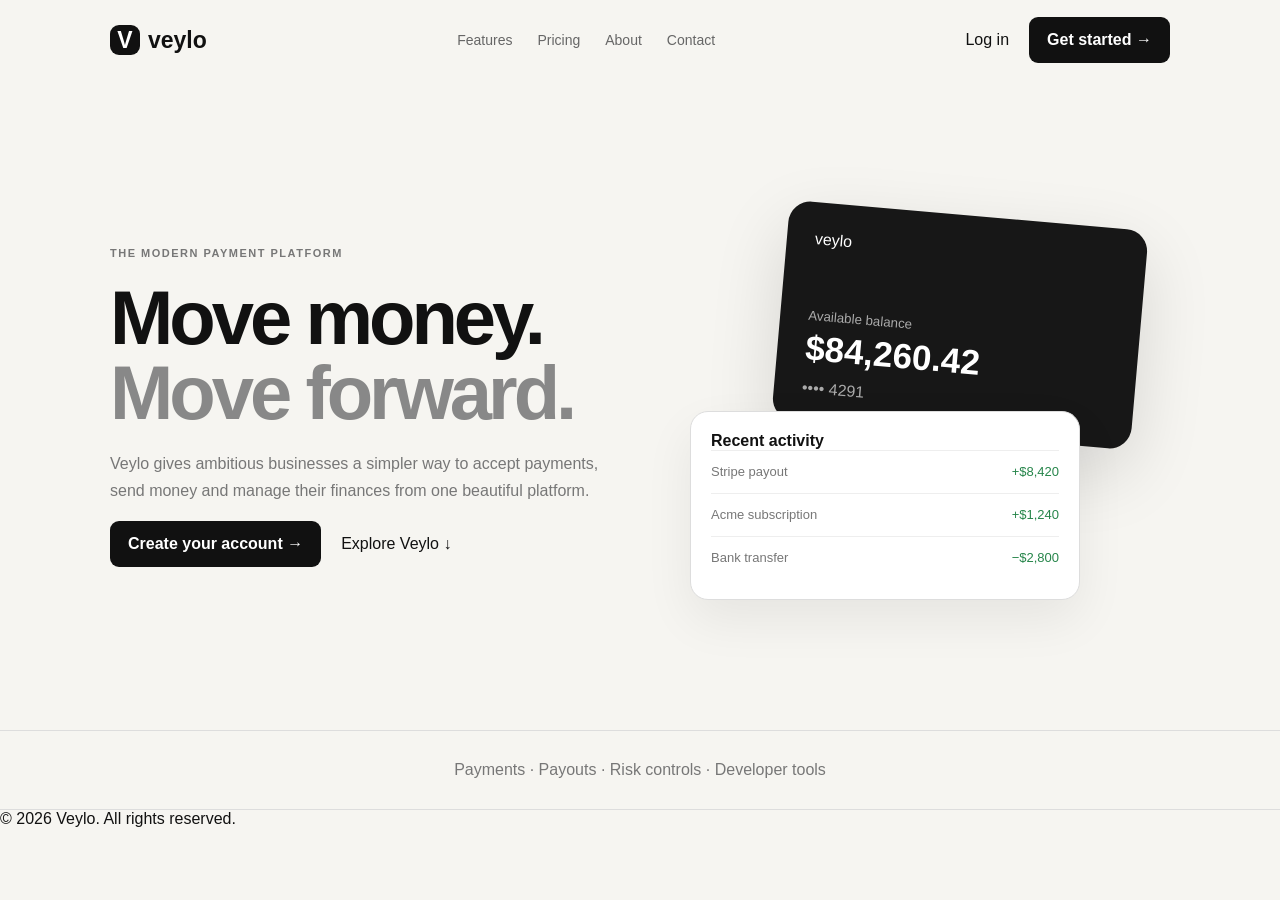
==== commit de9a0cc5: "Add files via upload" ====
--- a/index.html
+++ b/index.html
@@ -1 +1 @@
-<!doctype html><html lang="en"><head><meta charset="utf-8"><meta name="viewport" content="width=device-width,initial-scale=1"><title>Veylo — Payments made effortlessly</title><link rel="stylesheet" href="styles.css"></head><body><header><nav><a class="brand" href="index.html"><b>V</b>veylo</a><div class="links"><a href="features.html">Features</a><a href="pricing.html">Pricing</a><a href="about.html">About</a><a href="contact.html">Contact</a></div><div><a href="login.html">Log in</a> <a class="btn dark" href="signup.html">Get started →</a></div></nav></header><main><section class="hero"><div><small>● THE MODERN PAYMENT PLATFORM</small><h1>Move money.<br><em>Move forward.</em></h1><p>Veylo gives ambitious businesses a simpler way to accept payments, send money and manage their finances — all from one beautiful platform.</p><a class="btn dark" href="signup.html">Create your account →</a></div><div class="mock"><div class="card"><b>veylo</b><span>Available balance</span><strong>$84,260<small>.42</small></strong><footer>•••• 4291 <i>08/29</i></footer></div><div class="activity"><b>Recent activity</b><p>Stripe payout <span>+$8,420</span></p><p>Acme subscription <span>+$1,240</span></p><p>Bank transfer <span>−$2,800</span></p></div></div></section><section class="strip">TRUSTED BY TEAMS AT &nbsp; northstar &nbsp; vertex &nbsp; luma &nbsp; arc &nbsp; monument</section><section class="section"><small>ONE PLATFORM. LESS FRICTION.</small><h2>Everything you need<br>to <em>move money.</em></h2><div class="grid"><article><b>↗</b><h3>Accept payments anywhere</h3><p>Cards, bank transfers and wallets with a fast checkout.</p></article><article class="darkcard"><b>◉</b><h3>Built-in protection</h3><p>Smart risk signals and real-time monitoring.</p></article><article><b>₦</b><h3>Global payouts</h3><p>Send funds to customers and partners worldwide.</p></article><article><b>⌁</b><h3>Developer first</h3><p>Clear APIs, webhooks and test environments.</p></article></div></section><section class="cta"><small>READY WHEN YOU ARE</small><h2>Build the future of<br><em>payments with Veylo.</em></h2><a class="btn light" href="signup.html">Create your Veylo account →</a></section></main><footer><a class="brand" href="index.html"><b>V</b>veylo</a><span>Payments made effortlessly.</span></footer></body></html>
+<!doctype html><html lang="en"><head><meta charset="utf-8"><meta name="viewport" content="width=device-width,initial-scale=1"><title>Veylo — Payments made effortlessly</title><link rel="stylesheet" href="styles.css"></head><body><header><nav class="nav"><a class="brand" href="index.html"><span class="mark">V</span>veylo</a><div class="links"><a href="features.html">Features</a><a href="pricing.html">Pricing</a><a href="about.html">About</a><a href="contact.html">Contact</a></div><div class="actions"><a href="login.html">Log in</a><a class="btn" href="signup.html">Get started →</a></div></nav></header><main><section class="hero"><div><span class="eyebrow">THE MODERN PAYMENT PLATFORM</span><h1>Move money.<br><em>Move forward.</em></h1><p>Veylo gives ambitious businesses a simpler way to accept payments, send money and manage their finances from one beautiful platform.</p><div class="actions"><a class="btn" href="signup.html">Create your account →</a><a href="features.html">Explore Veylo ↓</a></div></div><div class="visual"><div class="card"><div>veylo</div><small>Available balance</small><strong>$84,260.42</strong><div class="cardfoot">•••• 4291</div></div><div class="activity"><b>Recent activity</b><p>Stripe payout <span>+$8,420</span></p><p>Acme subscription <span>+$1,240</span></p><p>Bank transfer <span>−$2,800</span></p></div></div></section><section class="strip">Payments · Payouts · Risk controls · Developer tools</section></main><footer>© 2026 Veylo. All rights reserved.</footer></body></html>
--- a/styles.css
+++ b/styles.css
@@ -1,2 +1 @@
-*{box-sizing:border-box}body{margin:0;background:#f6f5f1;color:#111;font-family:Arial,sans-serif}a{text-decoration:none;color:inherit}header{padding:22px 5%;position:absolute;width:100%;z-index:2}nav{max-width:1160px;margin:auto;display:flex;align-items:center;justify-content:space-between}.brand{font-size:24px;font-weight:800}.brand b{display:inline-grid;place-items:center;background:#111;color:#fff;width:31px;height:31px;border-radius:9px;margin-right:7px}.links{display:flex;gap:30px;color:#666;font-size:14px}.btn{display:inline-block;padding:14px 18px;border-radius:10px;font-weight:bold;margin-left:12px}.dark{background:#111;color:#fff}.light{background:#fff;color:#111}.hero{min-height:780px;padding:155px 6% 90px;display:grid;grid-template-columns:1fr 1fr;gap:70px;align-items:center;max-width:1250px;margin:auto}.hero small,.section>small,.cta small{letter-spacing:1.4px;color:#777;font-weight:bold}.hero h1{font-size:clamp(54px,7vw,88px);line-height:.96;letter-spacing:-5px;margin:25px 0}.hero em,h2 em{font-style:normal;color:#888}.hero p{max-width:560px;color:#686861;font-size:18px;line-height:1.65}.mock{height:500px;position:relative}.card{position:absolute;right:5%;top:35px;width:390px;height:235px;border-radius:24px;padding:28px;background:#151515;color:#fff;transform:rotate(5deg);box-shadow:0 30px 70px #0002}.card span{display:block;color:#aaa;font-size:11px;margin-top:65px}.card strong{font-size:38px}.card strong small{color:#aaa}.card footer{position:absolute;bottom:25px;left:28px;right:28px;display:flex;justify-content:space-between;color:#bbb}.activity{position:absolute;left:0;bottom:10px;background:#fff;border:1px solid #ddd;border-radius:20px;width:420px;padding:22px;box-shadow:0 20px 60px #0001}.activity p{font-size:13px;border-top:1px solid #eee;padding:14px 0;margin:0}.activity span{float:right;color:#27854a;font-weight:bold}.strip{text-align:center;border-block:1px solid #ddd;padding:28px;color:#777;font-size:12px;word-spacing:16px}.section{max-width:1160px;margin:auto;padding:120px 20px}.section h2,.cta h2{font-size:clamp(42px,5vw,64px);line-height:1;letter-spacing:-3px}.grid{display:grid;grid-template-columns:1fr 1fr;gap:18px;margin-top:60px}.grid article{min-height:260px;border:1px solid #ddd;border-radius:20px;padding:30px;background:#fbfaf7}.grid .darkcard{background:#171717;color:#fff}.grid h3{font-size:25px;margin-top:70px}.grid p{color:#777;line-height:1.6}.darkcard p{color:#aaa}.grid article>b{display:grid;place-items:center;width:42px;height:42px;border-radius:12px;background:#eee8ff;color:#6d4ce6}.cta{text-align:center;background:#222;color:#fff;padding:120px 20px}.cta small{color:#aaa}.cta p{color:#aaa}.cta h2{margin:20px 0 35px}footer{background:#111;color:#fff;padding:55px 6%;display:flex;justify-content:space-between;align-items:center}footer span{color:#888;font-size:12px}@media(max-width:800px){.links{display:none}.hero{grid-template-columns:1fr;padding-top:120px}.mock{height:450px}.card{width:300px}.activity{width:310px}.grid{grid-template-columns:1fr}.hero h1{letter-spacing:-3px}footer{display:block}footer span{display:block;margin-top:15px}}
-.auth{min-height:100vh;display:grid;place-items:center;padding:30px;background:#f6f5f1}.authbox{width:min(480px,100%);background:#fff;border:1px solid #ddd;border-radius:22px;padding:34px}.authbox h1{font-size:38px;letter-spacing:-2px}.authbox p{color:#777;line-height:1.6}.authbox form{display:grid;gap:15px;margin-top:25px}.authbox label{font-size:13px;font-weight:bold}.authbox input,.authbox textarea{display:block;width:100%;margin-top:7px;padding:13px;border:1px solid #d8d6cf;border-radius:9px;font:inherit}.authbox button{border:0;cursor:pointer;font:inherit;width:100%;margin:5px 0 0}.back{text-align:center;font-size:13px}.back a{text-decoration:underline;font-weight:bold}
+*{box-sizing:border-box}body{margin:0;background:#f6f5f1;color:#111;font-family:Arial,sans-serif}a{text-decoration:none;color:inherit}.nav{height:80px;max-width:1100px;margin:auto;padding:0 20px;display:flex;align-items:center;justify-content:space-between;gap:24px}.brand{display:flex;align-items:center;gap:8px;font-size:23px;font-weight:800}.mark{display:grid;place-items:center;background:#111;color:#fff;width:30px;height:30px;border-radius:9px}.links{display:flex;gap:25px;color:#666;font-size:14px}.actions{display:flex;align-items:center;gap:20px}.btn{display:inline-block;background:#111;color:#fff;border:0;border-radius:9px;padding:14px 18px;font-weight:700;cursor:pointer}.ghost{background:#eee;color:#111}.hero{max-width:1100px;margin:auto;min-height:650px;padding:100px 20px;display:grid;grid-template-columns:1fr 1fr;gap:60px;align-items:center}.eyebrow{font-size:11px;letter-spacing:1.5px;color:#777;font-weight:800}.hero h1,.page h1,.dash h1,.authcard h1{font-size:clamp(44px,6vw,76px);line-height:.98;letter-spacing:-4px;margin:20px 0}.hero h1 em{font-style:normal;color:#888}.hero p,.page p,.authcard p{color:#777;line-height:1.7;max-width:560px}.visual{position:relative;height:430px}.card{position:absolute;top:25px;right:30px;width:360px;height:220px;border-radius:22px;padding:28px;background:#171717;color:white;transform:rotate(5deg);box-shadow:0 25px 70px #0002}.card small{display:block;color:#aaa;margin-top:60px}.card strong{font-size:35px;display:block;margin-top:5px}.cardfoot{position:absolute;bottom:25px;color:#aaa}.activity{position:absolute;bottom:20px;left:20px;width:390px;background:white;border:1px solid #ddd;border-radius:18px;padding:20px;box-shadow:0 20px 50px #0001}.activity p{font-size:13px;border-top:1px solid #eee;padding:10px 0;margin:0}.activity span{float:right;color:#26854a}.strip{border-block:1px solid #ddd;padding:30px;text-align:center;color:#777}.page,.dash{max-width:1100px;margin:auto;padding:100px 20px;min-height:600px}.page h1{font-size:64px}.auth{min-height:100vh;display:grid;place-items:center}.auth>main{width:min(520px,calc(100% - 28px))}.auth>.brand{width:max-content;margin:0 auto 25px}.authcard{background:white;border:1px solid #ddd;border-radius:20px;padding:32px}.authcard h1{font-size:40px}.authcard form{display:grid;gap:15px;margin-top:25px}.authcard label{display:grid;gap:7px;font-size:12px;font-weight:700}.authcard input{padding:13px;border:1px solid #d7d5cf;border-radius:8px;font:inherit}.authcard .btn{width:100%;margin-top:5px}.authcard a{font-weight:700;text-decoration:underline}#msg{font-size:13px;color:#666;min-height:18px}.dash h1{font-size:52px}.grid{display:grid;grid-template-columns:1fr 1fr;gap:18px}.dashcard{background:white;border:1px solid #ddd;border-radius:20px;padding:28px}.dashcard small{color:#777;letter-spacing:1px;font-size:10px}.dashcard strong{display:block;font-size:38px;margin:20px 0 8px}.dashcard p{color:#777}@media(max-width:750px){.links{display:none}.hero,.grid{grid-template-columns:1fr}.hero{padding-top:70px}.visual{height:390px}.card{width:290px}.activity{width:310px;left:0}.page h1,.dash h1{font-size:46px}}
